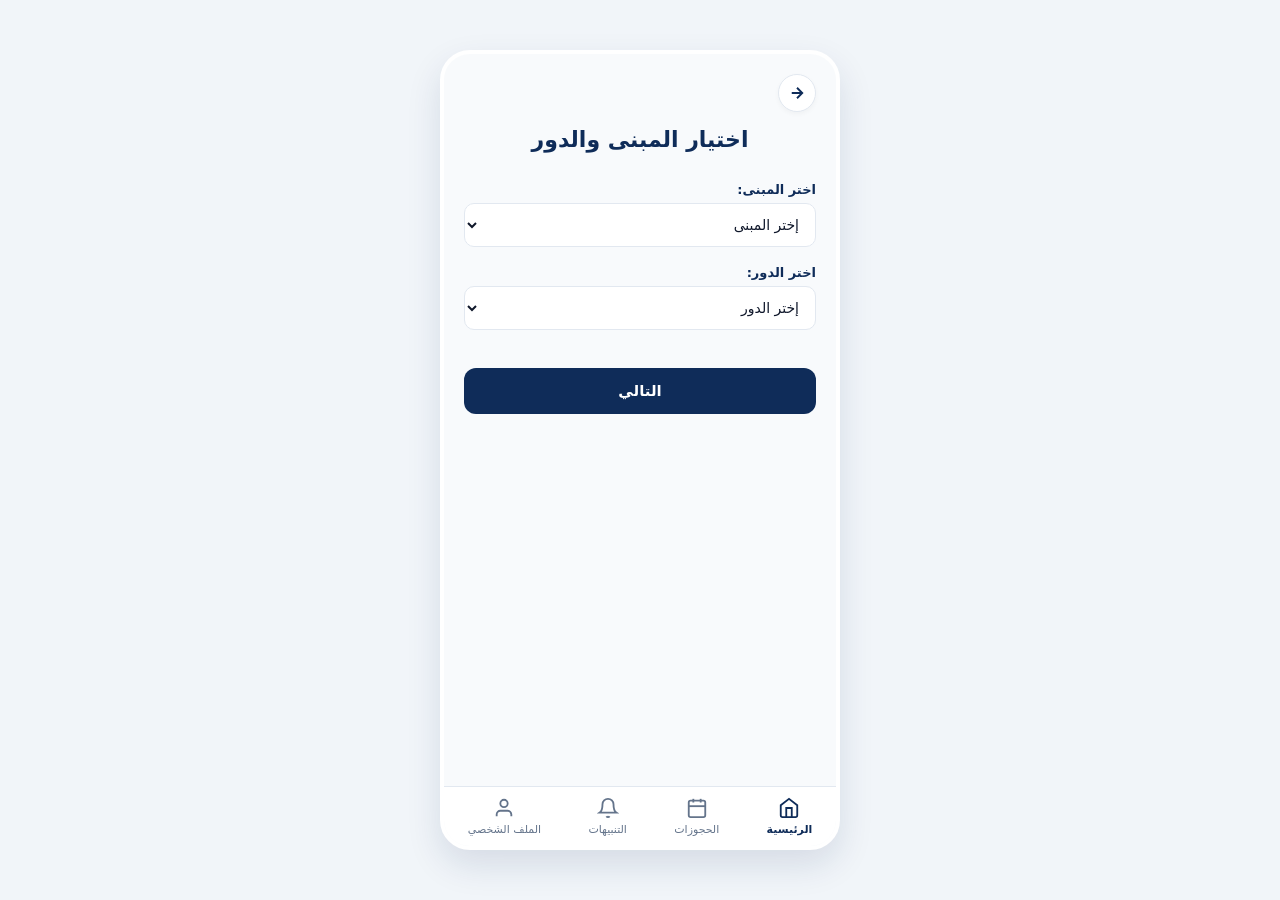
==== select-building.html @ 01d07844 "Add files via upload" ====
<!DOCTYPE html>
<html lang="ar" dir="rtl">
<head>
    <meta charset="UTF-8">
    <meta name="viewport" content="width=device-width, initial-scale=1.0">
    <title>LOCKA - اختيار المبنى والدور</title>
    <link rel="stylesheet" href="style.css">
</head>
<body>

<div class="app-screen">
    <div class="content">
        <!-- زر الرجوع  -->
        <div class="top-nav">
            <a href="home.html" class="back-btn">
                <svg viewBox="0 0 24 24" fill="none" stroke="currentColor" stroke-width="2.5">
                    <line x1="5" y1="12" x2="19" y2="12"></line>
                    <polyline points="12 5 19 12 12 19"></polyline>
                </svg>
            </a>
        </div>

        <div class="user-header" style="text-align: center; margin-bottom: 30px;">
            <h2>اختيار المبنى والدور</h2>
        </div>

        <form action="#" method="get">
            <div class="form-group">
                <label for="building">اختر المبنى:</label>
                <select id="building" name="building" required>
                    <option value="" disabled selected>إختر المبنى</option>
                    <option value="F2">مبنى F2 - كلية العلوم</option>
                    <option value="F3">مبنى F3 - كلية الإدارة و الاقتصاد</option>
                    <option value="F5">مبنى F5 - كلية الحاسب</option>
                    <option value="F6">مبنى F6 - كلية الشريعة</option>
                    <option value="F7">مبنى F7 - كلية الزراعة</option>
                    <option value="F8">مبنى F8 - كلية العمارة والتخطيط</option>
                </select>
            </div>

            <div class="form-group">
                <label for="floor">اختر الدور:</label>
                <select id="floor" name="floor" required>
                    <option value="" disabled selected>إختر الدور</option>
                    <option value="1">الدور الأول</option>
                    <option value="2">الدور الثاني</option>
                    <option value="3">الدور الثالث</option>
                </select>
            </div>

            <button type="submit" class="btn-submit">التالي </button>
        </form>
    </div>

        <!-- شريط التنقل السفلي -->
    <div class="nav-bar">
        <a href="home.html" class="nav-item active">
            <svg class="nav-icon" viewBox="0 0 24 24" fill="none" stroke="currentColor" stroke-width="2">
                <path d="M3 9l9-7 9 7v11a2 2 0 0 1-2 2H5a2 2 0 0 1-2-2z"></path>
                <polyline points="9 22 9 12 15 12 15 22"></polyline>
            </svg>
            <span>الرئيسية</span>
        </a>
        <a href="#" class="nav-item">
            <svg class="nav-icon" viewBox="0 0 24 24" fill="none" stroke="currentColor" stroke-width="2">
                <rect x="3" y="4" width="18" height="18" rx="2" ry="2"></rect>
                <line x1="16" y1="2" x2="16" y2="6"></line>
                <line x1="8" y1="2" x2="8" y2="6"></line>
                <line x1="3" y1="10" x2="21" y2="10"></line>
            </svg>
            <span>الحجوزات</span>
        </a>
        <a href="#" class="nav-item">
            <svg class="nav-icon" viewBox="0 0 24 24" fill="none" stroke="currentColor" stroke-width="2">
                <path d="M18 8A6 6 0 0 0 6 8c0 7-3 9-3 9h18s-3-2-3-9"></path>
                <path d="M13.73 21a2 2 0 0 1-3.46 0"></path>
            </svg>
            <span>التنبيهات</span>
        </a>
        <a href="#" class="nav-item">
            <svg class="nav-icon" viewBox="0 0 24 24" fill="none" stroke="currentColor" stroke-width="2">
                <path d="M20 21v-2a4 4 0 0 0-4-4H8a4 4 0 0 0-4 4v2"></path>
                <circle cx="12" cy="7" r="4"></circle>
            </svg>
            <span>الملف الشخصي</span>
        </a>
    </div>


</div>

</body>
</html>
---- style.css ----
:root {
    --primary-blue: #0f2c59;     
    --accent-blue: #1d4ed8;       
    --bg-light: #f8fafc;          /* خلفية الصفحة الفاتحة */
    --border-color: #e2e8f0;      /* لون الحدود */
    --card-bg: #ffffff;           /* خلفية الكروت */
    --text-dark: #0f172a;          /* لون النص الأساسي */
    --text-muted: #64748b;        /* لون النص الفرعي */
    --icon-bg: #e0e7ff;           /* خلفية الأيقونات الفاتحة */
}

* {
    box-sizing: border-box;
    margin: 0;
    padding: 0;
    font-family: system-ui, -apple-system, 'Segoe UI', Roboto, Helvetica, Arial, sans-serif;
}

body {
    background-color: #f1f5f9;
    display: flex;
    justify-content: center;
    align-items: center;
    min-height: 100vh;
    direction: rtl;
    padding: 20px 0;
}

/* الشاشة الأساسية للتطبيق  */
.app-screen {
    background-color: var(--bg-light);
    width: 100%;
    max-width: 400px;
    height: 100vh;
    max-height: 800px;
    border-radius: 30px;
    box-shadow: 0 15px 35px rgba(15, 44, 89, 0.12);
    border: 4px solid #ffffff;
    display: flex;
    flex-direction: column;
    justify-content: space-between;
    overflow: hidden;
}

.content {
    padding: 20px;
    overflow-y: auto;
    flex: 1;
}

/* التجاوب التام عند الفتح من الجوال */
@media (max-width: 480px) {
    body {
        padding: 0;
        background-color: var(--bg-light);
    }
    .app-screen {
        border: none;
        border-radius: 0;
        max-height: 100vh;
        box-shadow: none;
    }
}

/* زر الرجوع العلوي */
.top-nav {
    display: flex;
    align-items: center;
    margin-bottom: 15px;
}

.back-btn {
    width: 38px;
    height: 38px;
    background-color: var(--card-bg);
    border: 1px solid var(--border-color);
    border-radius: 50%;
    display: flex;
    align-items: center;
    justify-content: center;
    color: var(--primary-blue);
    text-decoration: none;
    box-shadow: 0 2px 5px rgba(0,0,0,0.04);
}

.back-btn svg {
    width: 18px;
    height: 18px;
}

.user-header h2 {
    color: var(--primary-blue);
    font-size: 22px;
    font-weight: 700;
}

.user-header p {
    color: var(--text-muted);
    font-size: 13px;
    margin-top: 4px;
}

.search-box {
    margin: 18px 0;
    background-color: var(--card-bg);
    border: 1px solid var(--border-color);
    border-radius: 12px;
    padding: 12px 14px;
    color: var(--text-muted);
    font-size: 13px;
}

.action-grid {
    display: grid;
    grid-template-columns: 1fr 1fr;
    gap: 12px;
    margin-bottom: 22px;
}

.action-card {
    background-color: var(--card-bg);
    border: 1px solid var(--border-color);
    border-radius: 16px;
    padding: 18px 12px;
    text-align: center;
    text-decoration: none;
    color: var(--primary-blue);
    font-weight: 600;
    font-size: 14px;
    display: flex;
    flex-direction: column;
    align-items: center;
    gap: 10px;
    box-shadow: 0 4px 12px rgba(15, 44, 89, 0.04);
    transition: transform 0.2s, box-shadow 0.2s;
}

.action-card:hover {
    transform: translateY(-2px);
    box-shadow: 0 6px 16px rgba(15, 44, 89, 0.08);
}

.icon-wrapper {
    width: 46px;
    height: 46px;
    background-color: var(--icon-bg);
    border-radius: 12px;
    display: flex;
    align-items: center;
    justify-content: center;
}

.icon-wrapper svg {
    width: 22px;
    height: 22px;
    stroke: var(--primary-blue);
}

.section-title {
    color: var(--primary-blue);
    font-size: 16px;
    font-weight: 700;
    margin-bottom: 12px;
}

.booking-info-card {
    background-color: var(--card-bg);
    border: 1px solid var(--border-color);
    border-radius: 16px;
    padding: 16px;
    margin-bottom: 15px;
    display: flex;
    justify-content: space-between;
    align-items: center;
    box-shadow: 0 2px 8px rgba(0,0,0,0.02);
}

.booking-details p {
    font-size: 13px;
    color: var(--text-muted);
    margin-bottom: 4px;
}

.booking-details strong {
    color: var(--text-dark);
}

/* شارة الحالة */
.status-badge {
    background-color: #d1fae5;
    color: #065f46;
    padding: 6px 14px;
    border-radius: 20px;
    font-size: 12px;
    font-weight: 700;
}

.form-group {
    margin-bottom: 18px;
    text-align: right;
}

.form-group label {
    display: block;
    font-size: 13px;
    color: var(--primary-blue);
    margin-bottom: 6px;
    font-weight: 600;
}

select {
    width: 100%;
    padding: 12px;
    border: 1px solid var(--border-color);
    border-radius: 10px;
    background-color: var(--card-bg);
    color: var(--text-dark);
    font-size: 14px;
    outline: none;
}

.btn-submit {
    width: 100%;
    background-color: var(--primary-blue);
    color: white;
    border: none;
    padding: 14px;
    border-radius: 12px;
    font-weight: bold;
    font-size: 15px;
    cursor: pointer;
    margin-top: 20px;
    transition: background-color 0.2s;
}

.btn-submit:hover {
    background-color: #1a365d;
}

/* الشريط السفلي والأيقونات */
.nav-bar {
    background-color: var(--card-bg);
    border-top: 1px solid var(--border-color);
    display: flex;
    justify-content: space-around;
    padding: 10px 0;
}

.nav-item {
    text-decoration: none;
    color: var(--text-muted);
    font-size: 11px;
    display: flex;
    flex-direction: column;
    align-items: center;
    gap: 4px;
}

.nav-icon {
    width: 22px;
    height: 22px;
    stroke: var(--text-muted);
}

.nav-item.active {
    color: var(--primary-blue);
    font-weight: bold;
}

.nav-item.active .nav-icon {
    stroke: var(--primary-blue);
}
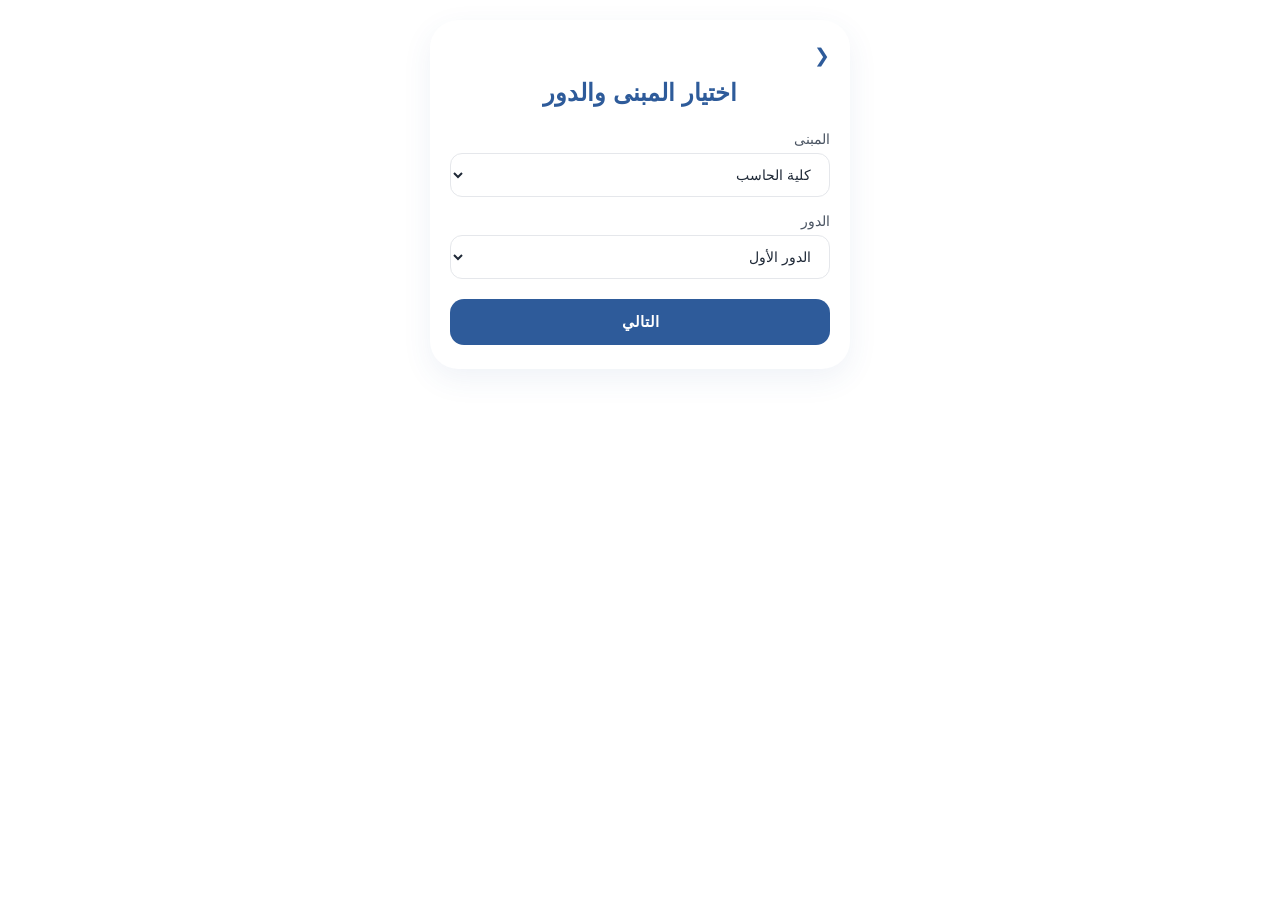
==== commit 4a17672f: "Update title and structure in select-building.html" ====
--- a/select-building.html
+++ b/select-building.html
@@ -3,91 +3,36 @@
 <head>
     <meta charset="UTF-8">
     <meta name="viewport" content="width=device-width, initial-scale=1.0">
-    <title>LOCKA - اختيار المبنى والدور</title>
-    <link rel="stylesheet" href="style.css">
+    <title>اختيار المبنى والدور</title>
+    <link rel="stylesheet" href="style.css?v=20">
 </head>
 <body>
 
-<div class="app-screen">
-    <div class="content">
-        <!-- زر الرجوع  -->
-        <div class="top-nav">
-            <a href="home.html" class="back-btn">
-                <svg viewBox="0 0 24 24" fill="none" stroke="currentColor" stroke-width="2.5">
-                    <line x1="5" y1="12" x2="19" y2="12"></line>
-                    <polyline points="12 5 19 12 12 19"></polyline>
-                </svg>
-            </a>
+    <div class="app-container">
+        <a href="index.html" class="back-arrow-btn">❮</a>
+
+        <h1 class="welcome-title" style="text-align: center; margin-bottom: 24px;">اختيار المبنى والدور</h1>
+
+        <div class="form-group">
+            <label>المبنى</label>
+            <select>
+                <option>كلية الحاسب</option>
+                <option>كلية العلوم</option>
+                <option>كلية إدارة الأعمال</option>
+            </select>
         </div>
 
-        <div class="user-header" style="text-align: center; margin-bottom: 30px;">
-            <h2>اختيار المبنى والدور</h2>
+        <div class="form-group">
+            <label>الدور</label>
+            <select>
+                <option>الدور الأول</option>
+                <option>الدور الثاني</option>
+                <option>الدور الأرضي</option>
+            </select>
         </div>
 
-        <form action="#" method="get">
-            <div class="form-group">
-                <label for="building">اختر المبنى:</label>
-                <select id="building" name="building" required>
-                    <option value="" disabled selected>إختر المبنى</option>
-                    <option value="F2">مبنى F2 - كلية العلوم</option>
-                    <option value="F3">مبنى F3 - كلية الإدارة و الاقتصاد</option>
-                    <option value="F5">مبنى F5 - كلية الحاسب</option>
-                    <option value="F6">مبنى F6 - كلية الشريعة</option>
-                    <option value="F7">مبنى F7 - كلية الزراعة</option>
-                    <option value="F8">مبنى F8 - كلية العمارة والتخطيط</option>
-                </select>
-            </div>
-
-            <div class="form-group">
-                <label for="floor">اختر الدور:</label>
-                <select id="floor" name="floor" required>
-                    <option value="" disabled selected>إختر الدور</option>
-                    <option value="1">الدور الأول</option>
-                    <option value="2">الدور الثاني</option>
-                    <option value="3">الدور الثالث</option>
-                </select>
-            </div>
-
-            <button type="submit" class="btn-submit">التالي </button>
-        </form>
+        <button class="primary-btn">التالي</button>
     </div>
-
-        <!-- شريط التنقل السفلي -->
-    <div class="nav-bar">
-        <a href="home.html" class="nav-item active">
-            <svg class="nav-icon" viewBox="0 0 24 24" fill="none" stroke="currentColor" stroke-width="2">
-                <path d="M3 9l9-7 9 7v11a2 2 0 0 1-2 2H5a2 2 0 0 1-2-2z"></path>
-                <polyline points="9 22 9 12 15 12 15 22"></polyline>
-            </svg>
-            <span>الرئيسية</span>
-        </a>
-        <a href="#" class="nav-item">
-            <svg class="nav-icon" viewBox="0 0 24 24" fill="none" stroke="currentColor" stroke-width="2">
-                <rect x="3" y="4" width="18" height="18" rx="2" ry="2"></rect>
-                <line x1="16" y1="2" x2="16" y2="6"></line>
-                <line x1="8" y1="2" x2="8" y2="6"></line>
-                <line x1="3" y1="10" x2="21" y2="10"></line>
-            </svg>
-            <span>الحجوزات</span>
-        </a>
-        <a href="#" class="nav-item">
-            <svg class="nav-icon" viewBox="0 0 24 24" fill="none" stroke="currentColor" stroke-width="2">
-                <path d="M18 8A6 6 0 0 0 6 8c0 7-3 9-3 9h18s-3-2-3-9"></path>
-                <path d="M13.73 21a2 2 0 0 1-3.46 0"></path>
-            </svg>
-            <span>التنبيهات</span>
-        </a>
-        <a href="#" class="nav-item">
-            <svg class="nav-icon" viewBox="0 0 24 24" fill="none" stroke="currentColor" stroke-width="2">
-                <path d="M20 21v-2a4 4 0 0 0-4-4H8a4 4 0 0 0-4 4v2"></path>
-                <circle cx="12" cy="7" r="4"></circle>
-            </svg>
-            <span>الملف الشخصي</span>
-        </a>
-    </div>
-
-
-</div>
 
 </body>
 </html>
--- a/style.css
+++ b/style.css
@@ -1,272 +1,245 @@
 :root {
-    --primary-blue: #0f2c59;     
-    --accent-blue: #1d4ed8;       
-    --bg-light: #f8fafc;          /* خلفية الصفحة الفاتحة */
-    --border-color: #e2e8f0;      /* لون الحدود */
-    --card-bg: #ffffff;           /* خلفية الكروت */
-    --text-dark: #0f172a;          /* لون النص الأساسي */
-    --text-muted: #64748b;        /* لون النص الفرعي */
-    --icon-bg: #e0e7ff;           /* خلفية الأيقونات الفاتحة */
+    --primary-color: #2E5B9A;     /* أزرق الواجهة الرئيسي من صورتك */
+    --secondary-color: #5B8FD9;   /* الأزرق الثانوي */
+    --light-blue: #A7C8F0;        /* الأزرق الفاتح */
+    --bg-color: #F8F8FF;          /* خلفية التطبيق الناصعة */
+    --card-bg: #FFFFFF;
+    --border-color: #ESE7EB;      /* رمادي الحدود الناعم */
+    --text-color: #1F2937;
+    --text-muted: #6B7280;
 }
 
 * {
     box-sizing: border-box;
     margin: 0;
     padding: 0;
-    font-family: system-ui, -apple-system, 'Segoe UI', Roboto, Helvetica, Arial, sans-serif;
+    font-family: -apple-system, BlinkMacSystemFont, "Segoe UI", Roboto, sans-serif;
 }
 
 body {
-    background-color: #f1f5f9;
+    background-color: var(a—bg-color);
+    color: var(--text-color);
+    direction: rtl;
+    min-height: 100vh;
     display: flex;
     justify-content: center;
-    align-items: center;
-    min-height: 100vh;
-    direction: rtl;
-    padding: 20px 0;
-}
-
-/* الشاشة الأساسية للتطبيق  */
-.app-screen {
-    background-color: var(--bg-light);
-    width: 100%;
-    max-width: 400px;
-    height: 100vh;
-    max-height: 800px;
-    border-radius: 30px;
-    box-shadow: 0 15px 35px rgba(15, 44, 89, 0.12);
-    border: 4px solid #ffffff;
-    display: flex;
-    flex-direction: column;
-    justify-content: space-between;
-    overflow: hidden;
-}
-
-.content {
-    padding: 20px;
-    overflow-y: auto;
-    flex: 1;
-}
-
-/* التجاوب التام عند الفتح من الجوال */
-@media (max-width: 480px) {
-    body {
-        padding: 0;
-        background-color: var(--bg-light);
-    }
-    .app-screen {
-        border: none;
-        border-radius: 0;
-        max-height: 100vh;
-        box-shadow: none;
-    }
-}
-
-/* زر الرجوع العلوي */
-.top-nav {
-    display: flex;
-    align-items: center;
-    margin-bottom: 15px;
-}
-
-.back-btn {
-    width: 38px;
-    height: 38px;
-    background-color: var(--card-bg);
+    align-items: flex-start;
+    padding: 20px 10px;
+}
+
+/* Container لعرض الواجهة بشكل مرتب كأنه جوال حتى في اللابتوب */
+.app-container {
+    width: 100%;
+    max-width: 420px;
+    background-color: #ffffff;
+    border-radius: 28px;
+    padding: 24px 20px;
+    box-shadow: 0 10px 30px rgba(46, 91, 154, 0.08);
     border: 1px solid var(--border-color);
-    border-radius: 50%;
-    display: flex;
-    align-items: center;
-    justify-content: center;
-    color: var(--primary-blue);
-    text-decoration: none;
-    box-shadow: 0 2px 5px rgba(0,0,0,0.04);
-}
-
-.back-btn svg {
+}
+
+/* ترويسة الصفحة */
+.welcome-title {
+    color: var(--primary-color);
+    font-size: 1.5rem;
+    font-weight: 800;
+    margin-bottom: 4px;
+}
+
+.subtitle {
+    color: var(--text-muted);
+    font-size: 0.85rem;
+    margin-bottom: 18px;
+}
+
+/* شريط البحث */
+.search-container {
+    position: relative;
+    margin-bottom: 20px;
+}
+
+.search-bar {
+    width: 100%;
+    padding: 12px 16px 12px 40px;
+    border: 1px solid #E5E7EB;
+    background-color: #FAFAFA;
+    border-radius: 14px;
+    font-size: 0.88rem;
+    color: var(--text-color);
+    outline: none;
+}
+
+.search-icon {
+    position: absolute;
+    left: 14px;
+    top: 50%;
+    transform: translateY(-50%);
     width: 18px;
     height: 18px;
-}
-
-.user-header h2 {
-    color: var(--primary-blue);
-    font-size: 22px;
-    font-weight: 700;
-}
-
-.user-header p {
-    color: var(--text-muted);
-    font-size: 13px;
-    margin-top: 4px;
-}
-
-.search-box {
-    margin: 18px 0;
-    background-color: var(--card-bg);
-    border: 1px solid var(--border-color);
-    border-radius: 12px;
-    padding: 12px 14px;
-    color: var(--text-muted);
-    font-size: 13px;
-}
-
-.action-grid {
+    stroke: #9CA3AF;
+}
+
+/* شبكة الأزرار الرئيسية (حجز لوكر / عرض الخريطة) */
+.grid-menu {
     display: grid;
     grid-template-columns: 1fr 1fr;
     gap: 12px;
-    margin-bottom: 22px;
-}
-
-.action-card {
-    background-color: var(--card-bg);
-    border: 1px solid var(--border-color);
+    margin-bottom: 24px;
+}
+
+.card {
+    background-color: #F8FBFF;
+    border: 1px solid #E2ECF9;
     border-radius: 16px;
     padding: 18px 12px;
     text-align: center;
     text-decoration: none;
-    color: var(--primary-blue);
-    font-weight: 600;
-    font-size: 14px;
+    color: var(--primary-color);
+    font-weight: 700;
+    font-size: 0.9rem;
     display: flex;
     flex-direction: column;
     align-items: center;
     gap: 10px;
-    box-shadow: 0 4px 12px rgba(15, 44, 89, 0.04);
-    transition: transform 0.2s, box-shadow 0.2s;
-}
-
-.action-card:hover {
-    transform: translateY(-2px);
-    box-shadow: 0 6px 16px rgba(15, 44, 89, 0.08);
-}
-
-.icon-wrapper {
-    width: 46px;
-    height: 46px;
-    background-color: var(--icon-bg);
-    border-radius: 12px;
+    transition: all 0.2s ease;
+}
+
+.card:hover {
+    background-color: #EEF5FC;
+}
+
+.card-icon {
+    width: 32px;
+    height: 32px;
+    stroke: var(--primary-color);
+}
+
+/* قسم الحجوزات القادمة */
+.section-title {
+    font-size: 1rem;
+    color: var(--primary-color);
+    margin-bottom: 12px;
+    font-weight: 700;
+}
+
+.booking-card {
+    background-color: #FFFFFF;
+    border: 1px solid #E5E7EB;
+    border-radius: 16px;
+    padding: 16px;
+    display: flex;
+    justify-content: space-between;
+    align-items: flex-start;
+    box-shadow: 0 2px 8px rgba(0,0,0,0.02);
+    margin-bottom: 12px;
+}
+
+.booking-details p {
+    font-size: 0.85rem;
+    color: #4B5563;
+    margin-bottom: 4px;
+}
+
+.booking-details strong {
+    color: var(--primary-color);
+}
+
+.booking-date {
+    font-size: 0.75rem;
+    color: #9CA3AF;
+    margin-top: 6px;
+}
+
+.booking-icon-box {
+    width: 36px;
+    height: 36px;
+    background-color: #EEF5FC;
+    border-radius: 10px;
     display: flex;
     align-items: center;
     justify-content: center;
 }
 
-.icon-wrapper svg {
-    width: 22px;
-    height: 22px;
-    stroke: var(--primary-blue);
-}
-
-.section-title {
-    color: var(--primary-blue);
-    font-size: 16px;
-    font-weight: 700;
-    margin-bottom: 12px;
-}
-
-.booking-info-card {
-    background-color: var(--card-bg);
-    border: 1px solid var(--border-color);
-    border-radius: 16px;
-    padding: 16px;
-    margin-bottom: 15px;
-    display: flex;
-    justify-content: space-between;
-    align-items: center;
-    box-shadow: 0 2px 8px rgba(0,0,0,0.02);
-}
-
-.booking-details p {
-    font-size: 13px;
-    color: var(--text-muted);
-    margin-bottom: 4px;
-}
-
-.booking-details strong {
-    color: var(--text-dark);
-}
-
-/* شارة الحالة */
-.status-badge {
-    background-color: #d1fae5;
-    color: #065f46;
-    padding: 6px 14px;
+.booking-icon-box svg {
+    width: 20px;
+    height: 20px;
+    stroke: var(--primary-color);
+}
+
+/* زر عرض الكل */
+.btn-view-all {
+    display: block;
+    width: fit-content;
+    padding: 6px 16px;
+    background-color: #FFFFFF;
+    border: 1px solid #D1D5DB;
     border-radius: 20px;
-    font-size: 12px;
-    font-weight: 700;
-}
-
+    color: #6B7280;
+    font-size: 0.8rem;
+    text-decoration: none;
+    margin-top: 10px;
+}
+
+/* تنسيق خانات القوائم (اختيار المبنى والدور) */
 .form-group {
-    margin-bottom: 18px;
+    margin-bottom: 16px;
     text-align: right;
 }
 
 .form-group label {
     display: block;
-    font-size: 13px;
-    color: var(--primary-blue);
+    font-size: 0.85rem;
+    color: #4B5563;
     margin-bottom: 6px;
-    font-weight: 600;
-}
-
-select {
-    width: 100%;
-    padding: 12px;
-    border: 1px solid var(--border-color);
-    border-radius: 10px;
-    background-color: var(--card-bg);
-    color: var(--text-dark);
-    font-size: 14px;
+}
+
+select, input[type="text"] {
+    width: 100%;
+    padding: 12px 14px;
+    border: 1px solid #E5E7EB;
+    border-radius: 12px;
+    background-color: #FFFFFF;
+    font-size: 0.9rem;
+    color: var(--text-color);
     outline: none;
 }
 
-.btn-submit {
-    width: 100%;
-    background-color: var(--primary-blue);
-    color: white;
+/* الزر الأزرق الرئيسي (التالي) */
+.primary-btn {
+    width: 100%;
+    background-color: var(--primary-color);
+    color: #FFFFFF;
     border: none;
     padding: 14px;
-    border-radius: 12px;
+    border-radius: 14px;
+    font-size: 0.95rem;
     font-weight: bold;
-    font-size: 15px;
     cursor: pointer;
     margin-top: 20px;
-    transition: background-color 0.2s;
-}
-
-.btn-submit:hover {
-    background-color: #1a365d;
-}
-
-/* الشريط السفلي والأيقونات */
-.nav-bar {
-    background-color: var(--card-bg);
-    border-top: 1px solid var(--border-color);
-    display: flex;
-    justify-content: space-around;
-    padding: 10px 0;
-}
-
-.nav-item {
-    text-decoration: none;
-    color: var(--text-muted);
-    font-size: 11px;
-    display: flex;
-    flex-direction: column;
-    align-items: center;
-    gap: 4px;
-}
-
-.nav-icon {
-    width: 22px;
-    height: 22px;
-    stroke: var(--text-muted);
-}
-
-.nav-item.active {
-    color: var(--primary-blue);
-    font-weight: bold;
-}
-
-.nav-item.active .nav-icon {
-    stroke: var(--primary-blue);
-}
+    text-align: center;
+    display: block;
+    text-decoration: none;
+}
+
+.primary-btn:hover {
+    background-color: #23487A;
+}
+
+/* زر الرجوع */
+.back-arrow-btn {
+    color: var(--primary-color);
+    text-decoration: none;
+    font-size: 1.2rem;
+    display: inline-block;
+    margin-bottom: 12px;
+}
+
+@media (max-width: 480px) {
+    body { padding: 0; }
+    .app-container {
+        border-radius: 0;
+        box-shadow: none;
+        border: none;
+        min-height: 100vh;
+    }
+}
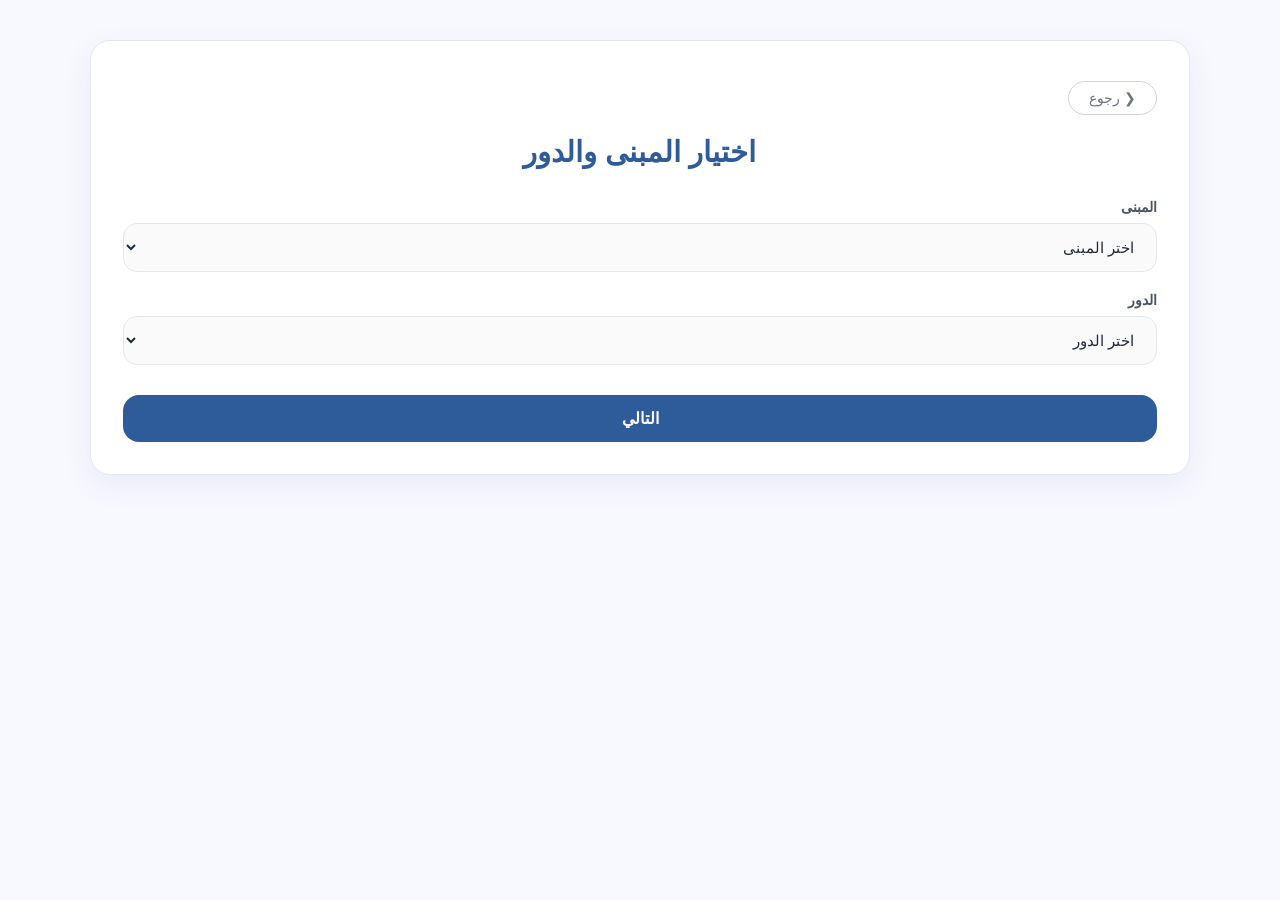
==== commit f2b0368a: "Add files via upload" ====
--- a/select-building.html
+++ b/select-building.html
@@ -4,34 +4,43 @@
     <meta charset="UTF-8">
     <meta name="viewport" content="width=device-width, initial-scale=1.0">
     <title>اختيار المبنى والدور</title>
-    <link rel="stylesheet" href="style.css?v=20">
+    <link rel="stylesheet" href="style.css?v=110">
 </head>
 <body>
 
     <div class="app-container">
-        <a href="index.html" class="back-arrow-btn">❮</a>
+        <!-- زر الرجوع -->
+        <a href="index.html" class="btn-view-all" style="margin-bottom: 20px; text-decoration: none;">❮ رجوع</a>
 
-        <h1 class="welcome-title" style="text-align: center; margin-bottom: 24px;">اختيار المبنى والدور</h1>
+        <h1 class="welcome-title" style="text-align: center; margin-bottom: 30px;">اختيار المبنى والدور</h1>
 
-        <div class="form-group">
-            <label>المبنى</label>
-            <select>
-                <option>كلية الحاسب</option>
-                <option>كلية العلوم</option>
-                <option>كلية إدارة الأعمال</option>
+        <!-- اختيار المبنى -->
+        <div style="margin-bottom: 20px; text-align: right;">
+            <label style="display: block; font-size: 0.9rem; color: #4B5563; margin-bottom: 8px; font-weight: 600;">المبنى</label>
+            <select class="search-bar" style="cursor: pointer;">
+                <option value="" selected disabled>اختر المبنى</option>
+                <option value="F2">مبنى F2 - كلية العلوم</option>
+                <option value="F3">مبنى F3 - كلية الإدارة والاقتصاد</option>
+                <option value="F5">مبنى F5 - كلية الحاسب</option>
+                <option value="F6">مبنى F6 - كلية الشريعة</option>
+                <option value="F7">مبنى F7 - كلية الزراعة</option>
+                <option value="F8">مبنى F8 - كلية العمارة والتخطيط</option>
             </select>
         </div>
 
-        <div class="form-group">
-            <label>الدور</label>
-            <select>
-                <option>الدور الأول</option>
-                <option>الدور الثاني</option>
-                <option>الدور الأرضي</option>
+        <!-- اختيار الدور -->
+        <div style="margin-bottom: 30px; text-align: right;">
+            <label style="display: block; font-size: 0.9rem; color: #4B5563; margin-bottom: 8px; font-weight: 600;">الدور</label>
+            <select class="search-bar" style="cursor: pointer;">
+                <option value="" selected disabled>اختر الدور</option>
+                <option value="G">الدور الأرضي</option>
+                <option value="1">الدور الأول</option>
+                <option value="2">الدور الثاني</option>
             </select>
         </div>
 
-        <button class="primary-btn">التالي</button>
+        <!-- زر التالي -->
+        <button class="card" style="width: 100%; background-color: var(--primary-color); color: #ffffff; border: none; padding: 14px; font-size: 1rem; cursor: pointer;">التالي</button>
     </div>
 
 </body>
--- a/style.css
+++ b/style.css
@@ -1,12 +1,11 @@
 :root {
-    --primary-color: #2E5B9A;     /* أزرق الواجهة الرئيسي من صورتك */
-    --secondary-color: #5B8FD9;   /* الأزرق الثانوي */
-    --light-blue: #A7C8F0;        /* الأزرق الفاتح */
-    --bg-color: #F8F8FF;          /* خلفية التطبيق الناصعة */
+    --primary-color: #2E5B9A;
+    --bg-color: #F8F8FF;
     --card-bg: #FFFFFF;
-    --border-color: #ESE7EB;      /* رمادي الحدود الناعم */
+    --border-color: #E5E7EB;
     --text-color: #1F2937;
     --text-muted: #6B7280;
+    --active-green: #28a745;
 }
 
 * {
@@ -17,90 +16,86 @@
 }
 
 body {
-    background-color: var(a—bg-color);
+    background-color: var(--bg-color);
     color: var(--text-color);
     direction: rtl;
     min-height: 100vh;
-    display: flex;
-    justify-content: center;
-    align-items: flex-start;
-    padding: 20px 10px;
-}
-
-/* Container لعرض الواجهة بشكل مرتب كأنه جوال حتى في اللابتوب */
+    padding: 40px 20px;
+}
+
 .app-container {
     width: 100%;
-    max-width: 420px;
+    max-width: 1100px;
+    margin: 0 auto;
     background-color: #ffffff;
-    border-radius: 28px;
-    padding: 24px 20px;
+    border-radius: 20px;
+    padding: 32px;
     box-shadow: 0 10px 30px rgba(46, 91, 154, 0.08);
     border: 1px solid var(--border-color);
 }
 
-/* ترويسة الصفحة */
 .welcome-title {
     color: var(--primary-color);
-    font-size: 1.5rem;
+    font-size: 1.8rem;
     font-weight: 800;
-    margin-bottom: 4px;
+    margin-bottom: 6px;
 }
 
 .subtitle {
     color: var(--text-muted);
-    font-size: 0.85rem;
-    margin-bottom: 18px;
+    font-size: 0.95rem;
+    margin-bottom: 24px;
 }
 
 /* شريط البحث */
 .search-container {
     position: relative;
-    margin-bottom: 20px;
+    margin-bottom: 28px;
 }
 
 .search-bar {
     width: 100%;
-    padding: 12px 16px 12px 40px;
+    padding: 14px 18px 14px 44px;
     border: 1px solid #E5E7EB;
     background-color: #FAFAFA;
     border-radius: 14px;
-    font-size: 0.88rem;
+    font-size: 0.95rem;
     color: var(--text-color);
     outline: none;
 }
 
 .search-icon {
     position: absolute;
-    left: 14px;
+    left: 16px;
     top: 50%;
     transform: translateY(-50%);
-    width: 18px;
-    height: 18px;
+    width: 20px !important;
+    height: 20px !important;
     stroke: #9CA3AF;
 }
 
-/* شبكة الأزرار الرئيسية (حجز لوكر / عرض الخريطة) */
+/* شبكة الأزرار الرئيسية */
 .grid-menu {
     display: grid;
     grid-template-columns: 1fr 1fr;
-    gap: 12px;
-    margin-bottom: 24px;
+    gap: 20px;
+    margin-bottom: 32px;
 }
 
 .card {
     background-color: #F8FBFF;
     border: 1px solid #E2ECF9;
     border-radius: 16px;
-    padding: 18px 12px;
+    padding: 24px 16px;
     text-align: center;
     text-decoration: none;
     color: var(--primary-color);
     font-weight: 700;
-    font-size: 0.9rem;
+    font-size: 1rem;
     display: flex;
     flex-direction: column;
     align-items: center;
-    gap: 10px;
+    gap: 12px;
     transition: all 0.2s ease;
 }
 
@@ -109,16 +104,16 @@
 }
 
 .card-icon {
-    width: 32px;
-    height: 32px;
+    width: 32px !important;
+    height: 32px !important;
     stroke: var(--primary-color);
 }
 
 /* قسم الحجوزات القادمة */
 .section-title {
-    font-size: 1rem;
-    color: var(--primary-color);
-    margin-bottom: 12px;
+    font-size: 1.15rem;
+    color: var(--primary-color);
+    margin-bottom: 16px;
     font-weight: 700;
 }
 
@@ -126,120 +121,82 @@
     background-color: #FFFFFF;
     border: 1px solid #E5E7EB;
     border-radius: 16px;
-    padding: 16px;
+    padding: 20px;
     display: flex;
     justify-content: space-between;
-    align-items: flex-start;
+    align-items: center;
     box-shadow: 0 2px 8px rgba(0,0,0,0.02);
-    margin-bottom: 12px;
+    margin-bottom: 16px;
 }
 
 .booking-details p {
+    font-size: 0.95rem;
+    color: #4B5563;
+    margin-bottom: 6px;
+}
+
+.booking-details strong {
+    color: var(--primary-color);
+}
+
+.booking-date {
     font-size: 0.85rem;
-    color: #4B5563;
-    margin-bottom: 4px;
-}
-
-.booking-details strong {
-    color: var(--primary-color);
-}
-
-.booking-date {
-    font-size: 0.75rem;
     color: #9CA3AF;
     margin-top: 6px;
 }
 
+.booking-left {
+    display: flex;
+    align-items: center;
+    gap: 16px;
+}
+
 .booking-icon-box {
-    width: 36px;
-    height: 36px;
+    width: 42px;
+    height: 42px;
     background-color: #EEF5FC;
-    border-radius: 10px;
+    border-radius: 12px;
     display: flex;
     align-items: center;
     justify-content: center;
 }
 
 .booking-icon-box svg {
-    width: 20px;
-    height: 20px;
+    width: 22px !important;
+    height: 22px !important;
     stroke: var(--primary-color);
 }
 
-/* زر عرض الكل */
+/* شارة نشط الخضراء */
+.badge-active {
+    background-color: #E6F4EA;
+    color: var(--active-green);
+    padding: 6px 14px;
+    border-radius: 20px;
+    font-size: 0.85rem;
+    font-weight: bold;
+    display: inline-block;
+}
+
 .btn-view-all {
-    display: block;
-    width: fit-content;
-    padding: 6px 16px;
+    display: inline-block;
+    padding: 8px 20px;
     background-color: #FFFFFF;
     border: 1px solid #D1D5DB;
     border-radius: 20px;
     color: #6B7280;
-    font-size: 0.8rem;
+    font-size: 0.85rem;
     text-decoration: none;
-    margin-top: 10px;
-}
-
-/* تنسيق خانات القوائم (اختيار المبنى والدور) */
-.form-group {
-    margin-bottom: 16px;
-    text-align: right;
-}
-
-.form-group label {
-    display: block;
-    font-size: 0.85rem;
-    color: #4B5563;
-    margin-bottom: 6px;
-}
-
-select, input[type="text"] {
-    width: 100%;
-    padding: 12px 14px;
-    border: 1px solid #E5E7EB;
-    border-radius: 12px;
-    background-color: #FFFFFF;
-    font-size: 0.9rem;
-    color: var(--text-color);
-    outline: none;
-}
-
-/* الزر الأزرق الرئيسي (التالي) */
-.primary-btn {
-    width: 100%;
-    background-color: var(--primary-color);
-    color: #FFFFFF;
-    border: none;
-    padding: 14px;
-    border-radius: 14px;
-    font-size: 0.95rem;
-    font-weight: bold;
-    cursor: pointer;
-    margin-top: 20px;
-    text-align: center;
-    display: block;
-    text-decoration: none;
-}
-
-.primary-btn:hover {
-    background-color: #23487A;
-}
-
-/* زر الرجوع */
-.back-arrow-btn {
-    color: var(--primary-color);
-    text-decoration: none;
-    font-size: 1.2rem;
-    display: inline-block;
-    margin-bottom: 12px;
-}
-
-@media (max-width: 480px) {
+    margin-top: 8px;
+}
+
+@media (max-width: 600px) {
     body { padding: 0; }
     .app-container {
         border-radius: 0;
         box-shadow: none;
         border: none;
         min-height: 100vh;
+        padding: 20px;
     }
 }
